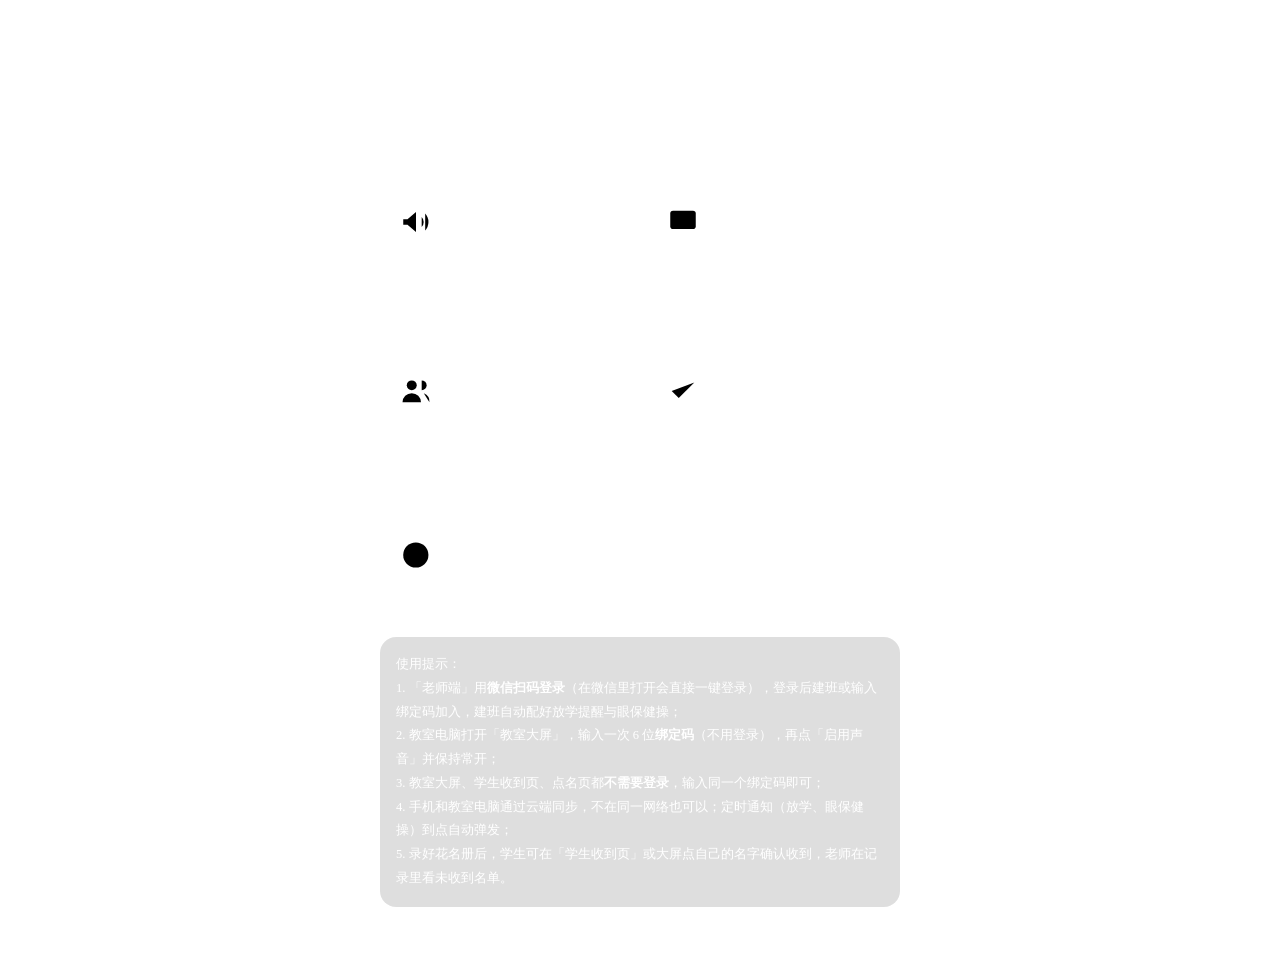
==== home.html @ 93a5ad3f "Add files via upload" ====
<!DOCTYPE html>
<html lang="zh-CN" data-page-node-id="vs1gE5qtusKrbldq9GUFl6">
<head data-page-node-id="IQrCbODDBwnOiihwBLDK3l">
<meta charset="UTF-8" data-page-node-id="nusVFT25H6DH3UBQMJfOjq">
<meta name="viewport" content="width=device-width, initial-scale=1, viewport-fit=cover" data-page-node-id="rP8tpdNGaTKGbortZ79vKI">
<title>班级小喇叭</title>
<link rel="stylesheet" href="css/common.css" data-page-node-id="KRlbX9Bbiz0FpM77j49exw">
<style>
  body { background: var(--green-grad); min-height: 100vh; }
  .home { max-width: 520px; margin: 0 auto; padding: 8vh 22px 40px; color: #fff; }
  .home h1 { font-size: 30px; margin: 0 0 6px; }
  .home .sub { opacity: .85; margin-bottom: 34px; }
  .home-grid { display: grid; grid-template-columns: 1fr 1fr; gap: 14px; }
  .home-card {
    background: rgba(255,255,255,.14); border: 1px solid rgba(255,255,255,.18);
    border-radius: 20px; padding: 22px 18px; color: #fff; text-align: left;
    display: flex; flex-direction: column; gap: 8px; backdrop-filter: blur(4px);
  }
  .home-card:active { background: rgba(255,255,255,.26); }
  .home-card .ic { width: 34px; height: 34px; }
  .home-card .t { font-size: 17px; font-weight: 700; }
  .home-card .d { font-size: 12px; opacity: .8; line-height: 1.5; }
  .home-card.wide { grid-column: 1 / -1; flex-direction: row; align-items: center; }
  .home-tips { margin-top: 30px; background: rgba(0,0,0,.14); border-radius: 16px; padding: 16px; font-size: 12.5px; line-height: 1.9; opacity: .92; }
</style>
</head>
<body data-page-node-id="NjhZBAGZ9ui2foTOZQkh8H">
<div class="home" data-page-node-id="qIQBSipt8fAvObjssylUpP">
  <h1 data-page-node-id="ETwrwgnOXE52tfRudeEZAc">班级小喇叭</h1>
  <div class="sub" data-page-node-id="O0VjfublMnd2XGjlKdGBsB">老师手机发，教室大屏弹大字并朗读 · 对讲 · 点名 · 定时提醒</div>
  <div class="home-grid" data-page-node-id="lEqHq1E6CtHTsHn3L8sfMW">
    <button class="home-card" onclick="location.href='index.html'" data-page-node-id="zpExXNIWJvKor9liEoQrLT">
      <svg class="ic" viewBox="0 0 24 24" data-page-node-id="6XLOXYtbHURIIc5eRzfBXS"><path d="M3 10v4h3l6 5V5l-6 5H3z" data-page-node-id="jZeiamvJvnKTFeoSsDROnH"/><path d="M16 8.5a5 5 0 0 1 0 7" data-page-node-id="UHxGKbx0HOTBbAHh0ep4P3"/><path d="M18.5 6a9 9 0 0 1 0 12" data-page-node-id="wY0Pu9KKsWZzb1Cv3YCGXR"/></svg>
      <span class="t" data-page-node-id="Pq1JiEPfPcnPjhvMYB2dsh">老师端</span>
      <span class="d" data-page-node-id="XKdJes4847QNgZwWVgASkL">微信扫码登录，发通知、传图片语音、对讲、定时</span>
    </button>
    <button class="home-card" onclick="window.open('screen.html','_blank')" data-page-node-id="Vw3DD8bMVXJ1SEAnMiKqFi">
      <svg class="ic" viewBox="0 0 24 24" data-page-node-id="K7KAnFn2NEA5gteMYyqMcR"><rect x="3" y="4" width="18" height="13" rx="2" data-page-node-id="clbBOhAqmXhRvm9GgwthL7"/><path d="M9 21h6" data-page-node-id="avz7GYosN2P4rAMFfU9vie"/><path d="M12 17v4" data-page-node-id="twg8l6IpFizRouCsA1Phgj"/></svg>
      <span class="t" data-page-node-id="FUGcdPGPOOqRlPCx7XtbEp">教室大屏</span>
      <span class="d" data-page-node-id="lAcByJjZzt5mqHerG2aR7v">输入绑定码即可用，弹大字朗读、即时播对讲</span>
    </button>
    <button class="home-card" onclick="window.open('rollcall.html','_blank')" data-page-node-id="cscr2FG7g750EfaHTdhPhD">
      <svg class="ic" viewBox="0 0 24 24" data-page-node-id="sLlXr4YIurNNaEx4KlxHmH"><circle cx="9" cy="8" r="3.5" data-page-node-id="aGxdXABpXs4eKRLTIz9FA8"/><path d="M2.5 20a6.5 6.5 0 0 1 13 0" data-page-node-id="sY5f89ExFqxF5wleotsMi3"/><path d="M16 4.5a3.5 3.5 0 0 1 0 7" data-page-node-id="CSZPw573Z222zGug2ebPfV"/><path d="M17.5 13.5a6.5 6.5 0 0 1 4 6.5" data-page-node-id="ZgAhkb1FbgNX2Z39BZOJeq"/></svg>
      <span class="t" data-page-node-id="I1qIC9L45HgQmKpiGPCvc4">点名 · 倒计时</span>
      <span class="d" data-page-node-id="Ab8vC0iONfCIp5TBYAGABF">随机/顺序点名、每人限时、课堂倒计时</span>
    </button>
    <button class="home-card" onclick="window.open('student.html','_blank')" data-page-node-id="6ubXU8t8UEqQFdYp1RHUNB">
      <svg class="ic" viewBox="0 0 24 24" data-page-node-id="dwPrZ1gmzPMqjtGtV95FLQ"><path d="M4 12l5 5L20 6" data-page-node-id="TyJzEB4KTL2aTCQ2nB266i"/></svg>
      <span class="t" data-page-node-id="L4nJvrEACLvsFZUDekxMYe">学生收到页</span>
      <span class="d" data-page-node-id="gKVrrUpKXl1FOUgVk3Ak66">查看通知、回放语音、点击确认收到</span>
    </button>
    <button class="home-card wide" onclick="location.href='index.html'" data-page-node-id="5WaKelJ1lX0Hb60WsBZyiO">
      <svg class="ic" viewBox="0 0 24 24" data-page-node-id="OijVzRvTePCmqquSQJQUe6"><circle cx="12" cy="12" r="9" data-page-node-id="EpTi9CUuoqGOnG0urK9dIZ"/><path d="M12 7v5l3 3" data-page-node-id="4pygVRcGacJCzlLjbTtmFC"/></svg>
      <div data-page-node-id="lyRqN85V80MQJ29aoUVbn1">
        <div class="t" data-page-node-id="LKX8wSGmYpxGQRPMqHcDEJ">多老师同绑一个班</div>
        <div class="d" data-page-node-id="OO5wyalOCtqNTVZM39xIV0">班主任创建班级得到 6 位绑定码，其他科任老师输入绑定码即可同时绑定，一起广播</div>
      </div>
    </button>
  </div>
  <div class="home-tips" data-page-node-id="6rxYOc9pENBOnUa83eFPmU">
    使用提示：<br data-page-node-id="uCDS9aE4YndX8IcJGns5uv">
    1. 「老师端」用<b>微信扫码登录</b>（在微信里打开会直接一键登录），登录后建班或输入绑定码加入，建班自动配好放学提醒与眼保健操；<br data-page-node-id="RCwqVaBnz9qsjRSXRsQxZx">
    2. 教室电脑打开「教室大屏」，输入一次 6 位<b>绑定码</b>（不用登录），再点「启用声音」并保持常开；<br data-page-node-id="NFM6uo3zvu3DDmUg5DWrqI">
    3. 教室大屏、学生收到页、点名页都<b>不需要登录</b>，输入同一个绑定码即可；<br data-page-node-id="ymE5UFbzFcHLIc1QFSeV19">
    4. 手机和教室电脑通过云端同步，不在同一网络也可以；定时通知（放学、眼保健操）到点自动弹发；<br data-page-node-id="caBNv4mLmdPbq1Hyk4DR6L">
    5. 录好花名册后，学生可在「学生收到页」或大屏点自己的名字确认收到，老师在记录里看未收到名单。
  </div>
</div>
</body>
</html>
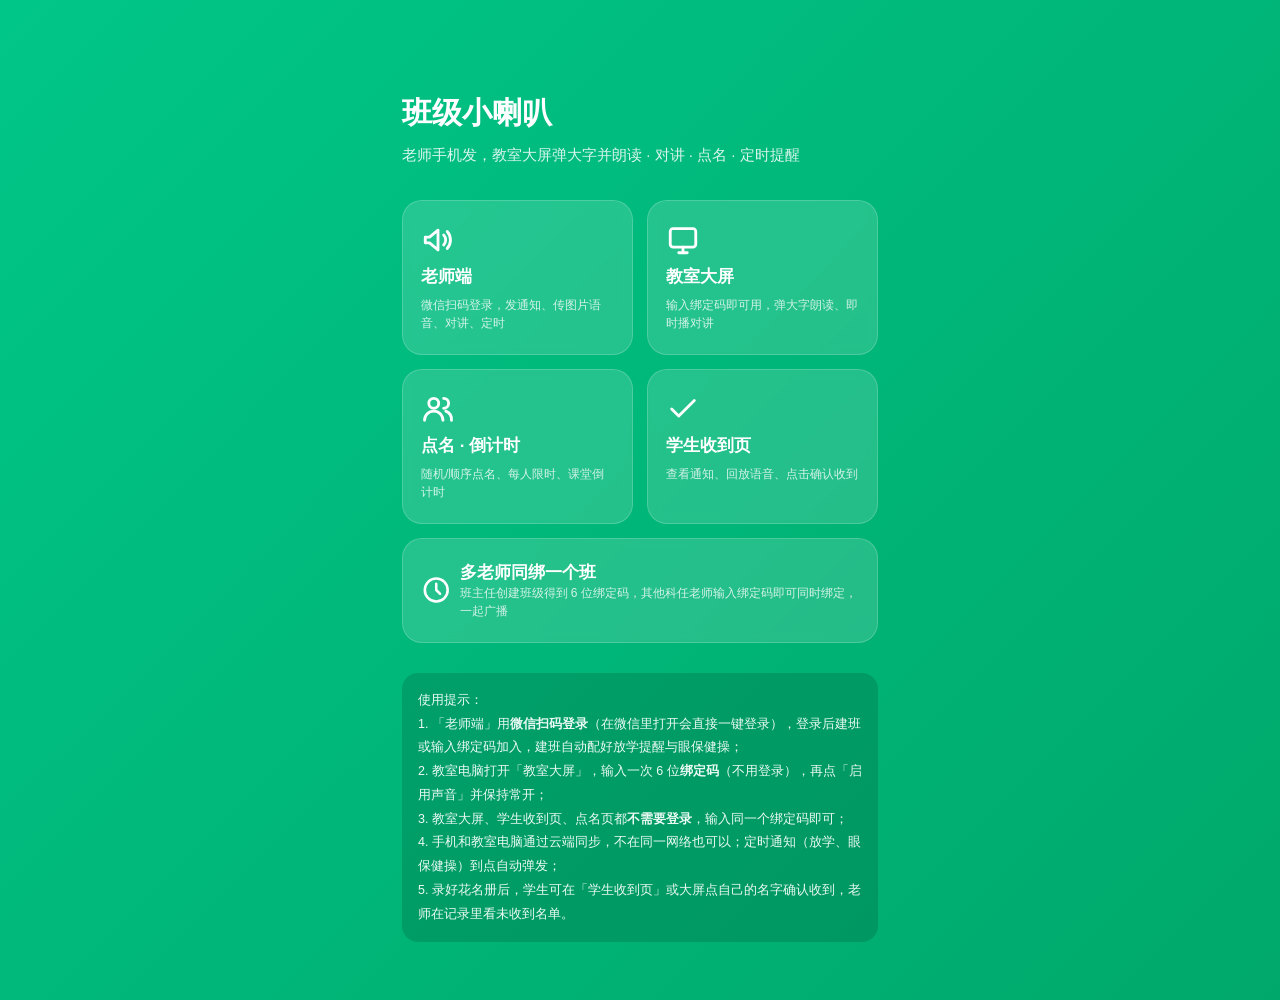
==== commit 63fd7cdf: "Update home.html" ====
--- a/home.html
+++ b/home.html
@@ -4,7 +4,7 @@
 <meta charset="UTF-8" data-page-node-id="nusVFT25H6DH3UBQMJfOjq">
 <meta name="viewport" content="width=device-width, initial-scale=1, viewport-fit=cover" data-page-node-id="rP8tpdNGaTKGbortZ79vKI">
 <title>班级小喇叭</title>
-<link rel="stylesheet" href="css/common.css" data-page-node-id="KRlbX9Bbiz0FpM77j49exw">
+<link rel="stylesheet" href="common.css" data-page-node-id="KRlbX9Bbiz0FpM77j49exw">
 <style>
   body { background: var(--green-grad); min-height: 100vh; }
   .home { max-width: 520px; margin: 0 auto; padding: 8vh 22px 40px; color: #fff; }
--- a/common.css
+++ b/common.css
@@ -0,0 +1,509 @@
+/* ============ 班级小喇叭 公共样式 ============ */
+:root {
+  --green: #00B578;
+  --green-dark: #009A66;
+  --green-deep: #007A50;
+  --green-light: #E6F7F0;
+  --green-grad: linear-gradient(135deg, #00C687 0%, #00A86B 100%);
+  --red: #FA5151;
+  --red-light: #FEECEC;
+  --orange: #FF976A;
+  --blue: #3D7FFF;
+  --bg: #F2F5F4;
+  --card: #FFFFFF;
+  --text: #1F2329;
+  --text-2: #4E5561;
+  --muted: #909AA3;
+  --line: #EBEFF1;
+  --radius: 16px;
+  --shadow: 0 2px 12px rgba(31, 35, 41, .06);
+  --shadow-lg: 0 8px 30px rgba(31, 35, 41, .14);
+}
+* { box-sizing: border-box; -webkit-tap-highlight-color: transparent; }
+[hidden] { display: none !important; }
+html, body { margin: 0; padding: 0; }
+body {
+  font-family: -apple-system, "PingFang SC", "Microsoft YaHei", "Segoe UI", sans-serif;
+  background: #E8ECEB;
+  color: var(--text);
+  font-size: 15px;
+  line-height: 1.55;
+}
+button { font-family: inherit; border: none; background: none; cursor: pointer; color: inherit; }
+input, textarea, select { font-family: inherit; font-size: 15px; color: var(--text); }
+img { max-width: 100%; }
+svg.ic { width: 1.2em; height: 1.2em; vertical-align: -0.22em; fill: none; stroke: currentColor; stroke-width: 2; stroke-linecap: round; stroke-linejoin: round; }
+
+/* ---------- 手机容器 ---------- */
+.app {
+  max-width: 480px; margin: 0 auto; min-height: 100vh;
+  background: var(--bg); position: relative;
+  padding-bottom: calc(72px + env(safe-area-inset-bottom));
+}
+@media (min-width: 560px) {
+  body { padding: 18px 0; }
+  .app { min-height: calc(100vh - 36px); border-radius: 28px; box-shadow: var(--shadow-lg); overflow: hidden; }
+}
+
+/* ---------- 顶部导航 ---------- */
+.navbar {
+  position: sticky; top: 0; z-index: 30;
+  background: var(--green-grad); color: #fff;
+  padding: 14px 16px 12px; display: flex; align-items: center; gap: 10px;
+}
+.navbar .logo {
+  width: 34px; height: 34px; border-radius: 11px; background: rgba(255,255,255,.22);
+  display: flex; align-items: center; justify-content: center; font-size: 19px; font-weight: 700;
+}
+.navbar .title { font-size: 17px; font-weight: 700; flex: 1; }
+.navbar .nav-btn {
+  background: rgba(255,255,255,.2); color: #fff; border-radius: 10px;
+  padding: 6px 12px; font-size: 13px; display: flex; align-items: center; gap: 4px;
+}
+.navbar .nav-btn:active { background: rgba(255,255,255,.32); }
+.page-title { font-size: 20px; font-weight: 700; padding: 16px 18px 4px; }
+.page-sub { color: var(--muted); font-size: 12.5px; padding: 0 18px 12px; }
+
+/* ---------- 卡片与布局 ---------- */
+.wrap { padding: 10px 14px 20px; }
+.card {
+  background: var(--card); border-radius: var(--radius); box-shadow: var(--shadow);
+  padding: 16px; margin-bottom: 12px;
+}
+.card .card-label { font-size: 13px; color: var(--text-2); font-weight: 600; margin-bottom: 10px; display: flex; align-items: center; gap: 6px; }
+.card .card-label .more { margin-left: auto; color: var(--green); font-weight: 500; font-size: 12.5px; }
+.row { display: flex; gap: 10px; align-items: center; }
+.grow { flex: 1; min-width: 0; }
+.muted { color: var(--muted); font-size: 12px; }
+.small { font-size: 12.5px; }
+.ellipsis { white-space: nowrap; overflow: hidden; text-overflow: ellipsis; }
+
+/* ---------- 胶囊 / 徽标 ---------- */
+.pill {
+  display: inline-flex; align-items: center; gap: 4px;
+  background: #fff; border: 1.5px solid var(--line); color: var(--text-2);
+  border-radius: 999px; padding: 5px 14px; font-size: 13.5px; font-weight: 500;
+}
+.pill.active { background: var(--green); border-color: var(--green); color: #fff; }
+.pills { display: flex; flex-wrap: wrap; gap: 8px; }
+.chip {
+  background: var(--green-light); color: var(--green-dark); border-radius: 8px;
+  padding: 3px 10px; font-size: 12px; font-weight: 600;
+}
+.tag-chip {
+  display: inline-flex; align-items: center; gap: 3px;
+  background: var(--green-light); color: var(--green-dark);
+  border-radius: 6px; padding: 2px 8px; font-size: 11.5px; font-weight: 600;
+}
+.tag-chip.red { background: var(--red-light); color: var(--red); }
+.tag-chip.blue { background: #EAF1FF; color: var(--blue); }
+.dot { width: 7px; height: 7px; border-radius: 50%; background: var(--green); display: inline-block; }
+.dot.red { background: var(--red); }
+
+/* ---------- 按钮 ---------- */
+.btn {
+  display: inline-flex; align-items: center; justify-content: center; gap: 6px;
+  background: var(--green); color: #fff; border-radius: 12px;
+  padding: 11px 20px; font-size: 15px; font-weight: 600;
+  transition: filter .15s, transform .05s;
+}
+.btn:active { filter: brightness(.92); transform: scale(.98); }
+.btn.block { display: flex; width: 100%; }
+.btn.lg { padding: 14px 24px; font-size: 16px; border-radius: 14px; }
+.btn.ghost { background: #fff; color: var(--green); border: 1.5px solid var(--green); }
+.btn.gray { background: #F0F3F2; color: var(--text-2); }
+.btn.danger { background: var(--red); }
+.btn.ghost-danger { background: #fff; color: var(--red); border: 1.5px solid #F3C1C1; }
+.btn:disabled { opacity: .45; cursor: not-allowed; }
+.btn.sm { padding: 7px 14px; font-size: 13px; border-radius: 9px; }
+
+/* ---------- 表单 ---------- */
+textarea, input[type=text], input[type=number], input[type=time], select {
+  width: 100%; border: 1.5px solid var(--line); border-radius: 12px;
+  padding: 11px 13px; background: #FAFCFB; outline: none; resize: none;
+}
+textarea:focus, input:focus, select:focus { border-color: var(--green); background: #fff; }
+.field { margin-bottom: 14px; }
+.field label { display: block; font-size: 13px; color: var(--text-2); font-weight: 600; margin-bottom: 7px; }
+
+/* 分段选择器 */
+.seg { display: flex; background: #EEF2F1; border-radius: 12px; padding: 3px; gap: 3px; }
+.seg button {
+  flex: 1; padding: 8px 4px; border-radius: 9px; font-size: 13px; color: var(--text-2);
+  font-weight: 500; white-space: nowrap;
+}
+.seg button.active { background: #fff; color: var(--green-dark); font-weight: 700; box-shadow: var(--shadow); }
+.seg.green button.active { background: var(--green); color: #fff; }
+
+/* 开关 */
+.switch { position: relative; width: 46px; height: 26px; display: inline-block; flex: none; }
+.switch input { opacity: 0; width: 0; height: 0; }
+.switch .track {
+  position: absolute; inset: 0; border-radius: 999px; background: #D8DEDD; transition: background .2s;
+}
+.switch .track::after {
+  content: ""; position: absolute; top: 3px; left: 3px; width: 20px; height: 20px;
+  border-radius: 50%; background: #fff; transition: left .2s; box-shadow: 0 1px 4px rgba(0,0,0,.2);
+}
+.switch input:checked + .track { background: var(--green); }
+.switch input:checked + .track::after { left: 23px; }
+
+/* ---------- 底部 Tab 栏 ---------- */
+.tabbar {
+  position: fixed; bottom: 0; left: 50%; transform: translateX(-50%);
+  width: 100%; max-width: 480px; z-index: 40;
+  background: #fff; border-top: 1px solid var(--line);
+  display: flex; padding: 6px 4px calc(6px + env(safe-area-inset-bottom));
+}
+@media (min-width: 560px) { .tabbar { border-radius: 0 0 28px 28px; } }
+.tabbar button {
+  flex: 1; display: flex; flex-direction: column; align-items: center; gap: 3px;
+  color: var(--muted); font-size: 11px; padding: 4px 0;
+}
+.tabbar button .ic { width: 24px; height: 24px; }
+.tabbar button.active { color: var(--green); font-weight: 600; }
+.tab { display: none; }
+.tab.active { display: block; animation: fadeIn .18s ease; }
+@keyframes fadeIn { from { opacity: 0; transform: translateY(6px); } to { opacity: 1; transform: none; } }
+
+/* ---------- 列表条目 ---------- */
+.list-item {
+  display: flex; align-items: center; gap: 12px; padding: 13px 4px;
+  border-bottom: 1px solid var(--line);
+}
+.list-item:last-child { border-bottom: none; }
+.avatar {
+  width: 40px; height: 40px; border-radius: 50%; background: var(--green-light); color: var(--green-dark);
+  display: flex; align-items: center; justify-content: center; font-weight: 700; font-size: 17px; flex: none;
+}
+.avatar.g { background: var(--green-grad); color: #fff; }
+.avatar.o { background: #FFF0E8; color: var(--orange); }
+
+/* ---------- 弹层 ---------- */
+.overlay {
+  position: fixed; inset: 0; background: rgba(20, 26, 24, .45); z-index: 90;
+  display: none; align-items: flex-end; justify-content: center;
+}
+.overlay.show { display: flex; }
+.overlay.center { align-items: center; padding: 24px; }
+.sheet {
+  background: #fff; width: 100%; max-width: 480px; border-radius: 22px 22px 0 0;
+  padding: 18px 18px calc(18px + env(safe-area-inset-bottom));
+  max-height: 86vh; overflow-y: auto; animation: sheetUp .22s ease;
+}
+.overlay.center .sheet { border-radius: 22px; animation: popIn .18s ease; }
+@keyframes sheetUp { from { transform: translateY(40px); opacity: 0; } to { transform: none; opacity: 1; } }
+@keyframes popIn { from { transform: scale(.94); opacity: 0; } to { transform: none; opacity: 1; } }
+.sheet-head { display: flex; align-items: center; margin-bottom: 14px; }
+.sheet-head .t { font-size: 17px; font-weight: 700; flex: 1; }
+.sheet-head .close { color: var(--muted); font-size: 20px; padding: 4px 8px; }
+
+/* ---------- Toast ---------- */
+#toast-wrap { position: fixed; top: 14%; left: 50%; transform: translateX(-50%); z-index: 999; display: flex; flex-direction: column; gap: 8px; align-items: center; pointer-events: none; width: max-content; max-width: 86vw; }
+.toast {
+  background: rgba(28, 32, 30, .88); color: #fff; border-radius: 12px; padding: 10px 18px;
+  font-size: 14px; box-shadow: var(--shadow-lg); animation: toastIn .2s ease;
+}
+.toast.ok::before { content: ""; display: inline-block; width: 8px; height: 8px; border-radius: 50%; background: #35D07F; margin-right: 8px; vertical-align: 1px; }
+@keyframes toastIn { from { opacity: 0; transform: translateY(-8px); } to { opacity: 1; transform: none; } }
+
+/* ---------- 录音 / 对讲 ---------- */
+.walkie-circle {
+  width: 168px; height: 168px; border-radius: 50%; margin: 26px auto;
+  background: radial-gradient(circle at 50% 36%, #FF7B7B, #F04444 68%);
+  box-shadow: 0 14px 34px rgba(240, 68, 68, .38), inset 0 -6px 14px rgba(0,0,0,.12);
+  display: flex; flex-direction: column; align-items: center; justify-content: center; color: #fff;
+  user-select: none; -webkit-user-select: none; touch-action: none;
+}
+.walkie-circle .ic { width: 46px; height: 46px; }
+.walkie-circle .lbl { margin-top: 8px; font-size: 15px; font-weight: 600; letter-spacing: 2px; }
+.walkie-circle.rec {
+  animation: pulse 1.1s ease-out infinite;
+  background: radial-gradient(circle at 50% 36%, #FF9090, #E03030 68%);
+}
+@keyframes pulse { 0% { box-shadow: 0 14px 34px rgba(240,68,68,.38), 0 0 0 0 rgba(250,81,81,.5); } 100% { box-shadow: 0 14px 34px rgba(240,68,68,.38), 0 0 0 34px rgba(250,81,81,0); } }
+.rec-timer { text-align: center; font-size: 26px; font-weight: 700; color: var(--red); font-variant-numeric: tabular-nums; }
+.rec-timer .live-dot { display: inline-block; width: 10px; height: 10px; border-radius: 50%; background: var(--red); margin-right: 8px; animation: blink 1s infinite; }
+@keyframes blink { 50% { opacity: .15; } }
+
+/* ---------- 消息卡片 ---------- */
+.msg-card { background: #fff; border-radius: var(--radius); box-shadow: var(--shadow); padding: 14px 15px; margin-bottom: 10px; }
+.msg-card .msg-head { display: flex; align-items: center; gap: 8px; margin-bottom: 8px; }
+.msg-card .msg-text { font-size: 15.5px; color: var(--text); word-break: break-word; }
+.msg-card .msg-img { border-radius: 12px; margin-top: 8px; max-height: 300px; object-fit: cover; width: 100%; cursor: pointer; }
+.msg-card .msg-foot { display: flex; align-items: center; margin-top: 10px; color: var(--muted); font-size: 12px; }
+.msg-card .msg-foot .who { flex: 1; }
+.play-btn {
+  display: inline-flex; align-items: center; gap: 8px; background: var(--green-light);
+  color: var(--green-dark); border-radius: 999px; padding: 7px 16px 7px 12px; font-size: 13px; font-weight: 600;
+}
+.play-btn.playing { background: var(--green); color: #fff; }
+.receipt-btn {
+  background: var(--green-light); color: var(--green-dark); border-radius: 8px;
+  padding: 3px 10px; font-size: 12px; font-weight: 600;
+}
+.receipt-btn.done { background: #EDF1EF; color: var(--muted); }
+
+/* ---------- 大屏端 ---------- */
+body.screen-body { background: #101614; color: #fff; }
+.screen-wrap { width: 100vw; height: 100vh; overflow: hidden; position: relative; background: radial-gradient(1200px 800px at 50% 30%, #1E2A26 0%, #101614 70%); }
+.screen-top {
+  position: absolute; top: 0; left: 0; right: 0; z-index: 20;
+  display: flex; align-items: center; gap: 14px; padding: 16px 24px;
+  background: linear-gradient(180deg, rgba(0,0,0,.5), transparent);
+}
+.screen-top .cls { font-size: 20px; font-weight: 700; }
+.screen-top .clock { font-size: 26px; font-weight: 700; font-variant-numeric: tabular-nums; }
+.screen-top .spacer { flex: 1; }
+.screen-btn { background: rgba(255,255,255,.14); color: #fff; border-radius: 10px; padding: 7px 13px; font-size: 13.5px; display: flex; gap: 5px; align-items: center; }
+.screen-btn:active { background: rgba(255,255,255,.28); }
+.big-clock { text-align: center; padding-top: 22vh; }
+.big-clock .t { font-size: 17vw; font-weight: 200; font-variant-numeric: tabular-nums; letter-spacing: .02em; }
+.big-clock .d { font-size: 3.2vw; color: rgba(255,255,255,.55); margin-top: 1vw; }
+.big-clock .cls { font-size: 4vw; margin-top: 3vw; color: #4BE39B; font-weight: 600; }
+
+/* 大屏通知层 */
+.notice-layer {
+  position: absolute; inset: 0; z-index: 40; display: none;
+  background: #F7FBF9; color: var(--text);
+  align-items: center; justify-content: center;
+}
+.notice-layer.show { display: flex; animation: fadeIn .25s ease; }
+.notice-card { width: 100%; height: 100%; display: flex; flex-direction: column; background: #F7FBF9; }
+/* 弹窗模式：不铺满，居中浮起 */
+.notice-layer.popup { background: rgba(6, 11, 9, .62); backdrop-filter: blur(4px); }
+.notice-layer.popup .notice-card {
+  width: auto; max-width: min(80vw, 1000px); height: auto; max-height: 84vh;
+  border-radius: 30px; padding-bottom: 10px; overflow: hidden;
+  box-shadow: 0 30px 90px rgba(0, 0, 0, .45); animation: popIn .28s ease;
+}
+.notice-layer.popup .notice-head { padding: 22px 32px 0; }
+.notice-layer.popup .notice-body { padding: 0 32px; min-height: 220px; }
+.notice-layer.popup .notice-foot { padding: 0 32px 26px; }
+.notice-head {
+  display: flex; align-items: center; gap: 12px; padding: 26px 40px 0;
+}
+.notice-head .tag-chip { font-size: 16px; padding: 5px 14px; }
+.notice-head .who { margin-left: auto; color: var(--muted); font-size: 18px; }
+.notice-body {
+  flex: 1; display: flex; flex-direction: column; align-items: center; justify-content: center;
+  padding: 0 6vw 0; text-align: center;
+}
+.notice-text { font-weight: 800; color: var(--green-deep); line-height: 1.5; word-break: break-word; }
+.notice-img { max-width: 84vw; max-height: 52vh; border-radius: 18px; box-shadow: 0 10px 40px rgba(0,0,0,.18); object-fit: contain; }
+.notice-layer.popup .notice-img { max-width: 70vw; max-height: 34vh; }
+.notice-voice {
+  width: 200px; height: 200px; border-radius: 50%; background: var(--green-grad);
+  display: flex; flex-direction: column; align-items: center; justify-content: center; color: #fff;
+  box-shadow: 0 16px 40px rgba(0,181,120,.4);
+}
+.notice-voice .ic { width: 64px; height: 64px; }
+.notice-voice .lbl { margin-top: 10px; font-size: 18px; font-weight: 600; }
+.notice-foot { display: flex; justify-content: center; gap: 18px; padding: 0 40px 46px; }
+.notice-foot .btn { font-size: 18px; padding: 15px 44px; border-radius: 16px; }
+
+/* 大屏倒计时 / 点名层 */
+.panel-layer {
+  position: absolute; inset: 0; z-index: 30; display: none;
+  flex-direction: column; align-items: center; justify-content: center; text-align: center;
+  background: radial-gradient(1000px 700px at 50% 35%, #21332C 0%, #101614 75%);
+}
+.panel-layer.show { display: flex; animation: fadeIn .25s ease; }
+.panel-label { font-size: 3vw; color: #4BE39B; font-weight: 600; letter-spacing: .3em; margin-bottom: 2.5vh; }
+.timer-digits { font-size: 22vw; font-weight: 200; font-variant-numeric: tabular-nums; line-height: 1; }
+.timer-digits.danger { color: #FF6B6B; animation: blink 1s infinite; }
+.roll-name { font-size: 15vw; font-weight: 800; line-height: 1.25; }
+.roll-count { font-size: 3vw; color: rgba(255,255,255,.6); margin-top: 3vh; }
+.roll-hint { position: absolute; bottom: 6vh; font-size: 2vw; color: rgba(255,255,255,.4); }
+
+/* 学生花名册网格（大屏收到） */
+.roster-grid { display: grid; grid-template-columns: repeat(auto-fill, minmax(96px, 1fr)); gap: 10px; }
+.roster-grid button {
+  background: #F2F5F4; border-radius: 12px; padding: 13px 6px; font-size: 15px; font-weight: 600; color: var(--text-2);
+}
+.roster-grid button.done { background: var(--green-light); color: var(--green-dark); }
+.roster-grid button.done::after { content: " ·已收到"; font-size: 11px; }
+
+/* 声音解锁遮罩 */
+.unlock-layer {
+  position: absolute; inset: 0; z-index: 100; display: flex; flex-direction: column;
+  align-items: center; justify-content: center; gap: 22px;
+  background: radial-gradient(1000px 700px at 50% 30%, #1E2A26 0%, #0C110F 75%); text-align: center; padding: 24px;
+}
+.unlock-layer h1 { font-size: 42px; margin: 0; }
+.unlock-layer p { color: rgba(255,255,255,.65); max-width: 560px; font-size: 16px; }
+.unlock-layer .btn { font-size: 19px; padding: 16px 52px; }
+
+/* ---------- 通用辅助 ---------- */
+.empty { text-align: center; color: var(--muted); padding: 34px 10px; font-size: 13.5px; }
+.empty .ic { width: 44px; height: 44px; opacity: .35; display: block; margin: 0 auto 10px; }
+.divider { height: 1px; background: var(--line); margin: 12px 0; }
+.center { text-align: center; }
+.mt8 { margin-top: 8px; } .mt12 { margin-top: 12px; } .mt16 { margin-top: 16px; } .mt20 { margin-top: 20px; }
+.mb8 { margin-bottom: 8px; } .mb12 { margin-bottom: 12px; }
+.code-big {
+  font-size: 34px; font-weight: 800; letter-spacing: .35em; color: var(--green-dark);
+  background: var(--green-light); border-radius: 14px; text-align: center; padding: 16px 0 16px .35em;
+  font-variant-numeric: tabular-nums;
+}
+.iframe-note { color: var(--muted); font-size: 12px; line-height: 1.7; }
+.countdown-chip {
+  display: inline-flex; align-items: center; gap: 6px; background: #263630; color: #4BE39B;
+  padding: 8px 18px; border-radius: 999px; font-size: 22px; font-weight: 700; font-variant-numeric: tabular-nums;
+}
+
+/* ============================================================
+   发通知页（对齐参考图）：模式切换 / 展示设置 / 轮盘选时 / 预览 / 底部 CTA
+   ============================================================ */
+.h1 { font-size: 26px; font-weight: 800; letter-spacing: -.5px; margin: 6px 2px 14px; color: #12181A; }
+.tab { padding-bottom: 86px; }
+
+/* 顶部导航（参考图为白底） */
+.navbar.light { background: #fff; color: var(--text); border-bottom: 1px solid var(--line); }
+.navbar.light .logo { background: var(--green-grad); color: #fff; }
+.navbar.light .nav-btn { background: #F2F5F4; color: var(--text-2); }
+.navbar.light .avatar { width: 32px; height: 32px; font-size: 14px; }
+
+/* 卡片标题右侧操作 */
+.card-label .act { margin-left: auto; color: var(--green-dark); font-size: 12.5px; font-weight: 600; }
+
+/* 多选胶囊（参考图：选中为浅绿底+绿字） */
+.pill.soft { border: 1.5px solid #E6EAE9; background: #fff; color: #5A6360; padding: 6px 14px; font-size: 13.5px; }
+.pill.soft.active { background: #E9F9F2; border-color: #9FE3C6; color: var(--green-dark); font-weight: 700; }
+
+/* 模式切换（打字 / 说话 / 对讲） */
+.mode-seg { background: #F1F4F3; border-radius: 14px; padding: 4px; }
+.mode-seg button { font-size: 14px; padding: 9px 4px; border-radius: 11px; display: flex; align-items: center; justify-content: center; gap: 6px; }
+.mode-seg button .ic { width: 16px; height: 16px; }
+.pane { display: none; }
+.pane.active { display: block; animation: fadeIn .16s ease; }
+
+/* 字数与模板 */
+.chip-btn {
+  background: #F4F7F6; color: var(--text-2); border-radius: 8px;
+  padding: 4px 10px; font-size: 12px; font-weight: 500;
+}
+.chip-btn:active { background: #E9EFED; }
+
+/* 说话面板 */
+.voice-stage {
+  display: flex; flex-direction: column; align-items: center; gap: 10px;
+  background: #F7FAF9; border-radius: 16px; padding: 22px 12px 18px; margin-top: 12px;
+}
+.voice-mic {
+  width: 92px; height: 92px; border-radius: 50%; border: none;
+  background: radial-gradient(circle at 50% 34%, #FF8383, #F04444 70%);
+  color: #fff; display: flex; align-items: center; justify-content: center;
+  box-shadow: 0 10px 24px rgba(240,68,68,.32);
+  transition: transform .12s;
+}
+.voice-mic .ic { width: 36px; height: 36px; }
+.voice-mic:active { transform: scale(.96); }
+.voice-mic.rec { animation: pulse 1.1s ease-out infinite; }
+.voice-stage .tip { color: var(--muted); font-size: 12px; text-align: center; line-height: 1.6; }
+.voice-done { display: flex; align-items: center; gap: 10px; width: 100%; background: #fff; border-radius: 12px; padding: 10px 12px; border: 1.5px solid var(--line); }
+.voice-done .dur { font-weight: 700; color: var(--text); font-variant-numeric: tabular-nums; }
+
+/* 对讲面板 */
+.walkie-stage { display: flex; flex-direction: column; align-items: center; margin-top: 8px; }
+.walkie-stage .hint { color: var(--muted); font-size: 12px; text-align: center; line-height: 1.7; margin: 0 0 6px; }
+.walkie-live {
+  display: inline-flex; align-items: center; gap: 6px; margin-top: 8px;
+  color: var(--green-dark); font-size: 12.5px; font-weight: 600;
+}
+.walkie-live .dot { width: 8px; height: 8px; }
+
+/* 展示设置行 */
+.set-row { display: flex; align-items: center; gap: 10px; padding: 9px 0; }
+.set-row + .set-row { border-top: 1px dashed #F0F3F2; }
+.set-row .set-k { font-size: 13.5px; color: var(--text-2); flex: none; min-width: 62px; }
+.set-row .grow { display: flex; justify-content: flex-end; }
+.pick-group { display: flex; gap: 8px; margin-left: auto; flex-wrap: wrap; justify-content: flex-end; }
+.pick {
+  border: 1.5px solid #E6EAE9; background: #fff; color: #5A6360;
+  border-radius: 999px; padding: 6px 14px; font-size: 13px; font-weight: 500;
+  transition: all .12s;
+}
+.pick.active { background: #E9F9F2; border-color: #00B578; color: var(--green-dark); font-weight: 700; }
+.pick.active.blue { background: #EAF2FF; border-color: #7FA8FF; color: #2C6BEE; }
+
+/* 轮盘选时 */
+.wheel-wrap { position: relative; display: flex; align-items: center; justify-content: center; gap: 8px; background: #F7FAF9; border-radius: 16px; padding: 6px 0; }
+.wheel-wrap::before {
+  content: ""; position: absolute; left: 10%; right: 10%; top: 50%; height: 46px; transform: translateY(-50%);
+  background: #E9F9F2; border-radius: 12px; pointer-events: none;
+}
+.wheel {
+  height: 178px; width: 92px; overflow-y: scroll; scroll-snap-type: y mandatory;
+  position: relative; z-index: 1;
+  scrollbar-width: none; -ms-overflow-style: none;
+}
+.wheel-pad { height: 66px; }
+.wheel::-webkit-scrollbar { display: none; }
+.wheel-item {
+  height: 46px; display: flex; align-items: center; justify-content: center;
+  scroll-snap-align: center; font-size: 19px; color: #A9B2AE;
+  font-variant-numeric: tabular-nums; transition: color .12s, font-size .12s;
+}
+.wheel-item.sel { color: var(--green-deep); font-weight: 800; font-size: 23px; }
+.wheel-colon { font-size: 22px; font-weight: 800; color: var(--green-deep); z-index: 1; }
+.wheel-note { text-align: center; color: var(--muted); font-size: 11.5px; margin-top: 8px; line-height: 1.6; }
+
+/* 教室屏幕预览（参考图：白底黑框） */
+.preview-frame {
+  border: 3px solid #1F2529; border-radius: 16px; background: #fff;
+  padding: 18px 16px; text-align: center; position: relative;
+}
+.preview-frame .pv-tag {
+  display: inline-flex; align-items: center; gap: 4px;
+  background: #E9F9F2; color: var(--green-dark); border-radius: 999px;
+  padding: 3px 12px; font-size: 11.5px; font-weight: 700;
+}
+.preview-frame .pv-text {
+  color: #0B5A3C; font-weight: 800; font-size: 17px; line-height: 1.55;
+  margin-top: 10px; word-break: break-word;
+}
+.preview-frame .pv-foot { color: #A9B2AE; font-size: 11.5px; margin-top: 12px; }
+
+/* 底部主操作 */
+.cta-bar {
+  position: fixed; bottom: calc(58px + env(safe-area-inset-bottom)); left: 50%; transform: translateX(-50%);
+  width: 100%; max-width: 480px; z-index: 36; padding: 12px 14px 10px;
+  background: linear-gradient(180deg, rgba(242,245,244,0) 0%, #F2F5F4 42%);
+}
+.cta-bar .btn { box-shadow: 0 8px 22px rgba(0,168,107,.28); }
+
+/* 课堂 / 班级 / 记录 / 我的 通用块 */
+.entry-card {
+  display: flex; align-items: center; gap: 14px; background: #fff; border-radius: var(--radius);
+  padding: 18px 16px; margin-bottom: 12px; box-shadow: var(--shadow); width: 100%; text-align: left;
+}
+.entry-card .ic-box {
+  width: 46px; height: 46px; border-radius: 14px; display: flex; align-items: center; justify-content: center;
+  background: var(--green-light); color: var(--green-dark); flex: none;
+}
+.entry-card .ic-box.o { background: #FFF1E9; color: #E8834A; }
+.entry-card .ic-box.b { background: #EAF2FF; color: #2C6BEE; }
+.entry-card .ic-box .ic { width: 24px; height: 24px; }
+.entry-card .t1 { display: block; font-weight: 700; font-size: 15px; }
+.entry-card .t2 { display: block; color: var(--muted); font-size: 12px; margin-top: 2px; }
+.entry-card .arrow { color: #C9D1CE; font-size: 18px; }
+
+.quick-grid { display: grid; grid-template-columns: repeat(2, 1fr); gap: 10px; }
+.quick-tile {
+  background: #fff; border-radius: 14px; padding: 14px 12px; text-align: left;
+  box-shadow: var(--shadow); font-size: 13.5px; font-weight: 600; color: var(--text);
+}
+.quick-tile .sub { display: block; color: var(--muted); font-size: 11.5px; font-weight: 500; margin-top: 3px; }
+
+/* 定时任务条目 */
+.sched-item { padding: 12px 0; border-bottom: 1px solid var(--line); }
+.sched-item:last-child { border-bottom: none; }
+.sched-item .st1 { display: flex; align-items: center; gap: 8px; }
+.sched-item .st1 .nm { font-weight: 700; font-size: 14px; }
+.sched-item .st2 { color: var(--muted); font-size: 12px; margin-top: 4px; line-height: 1.5; }
+.sched-item .st3 { display: flex; align-items: center; gap: 8px; margin-top: 8px; }
+
+/* 记录筛选 */
+.filter-row { display: flex; gap: 8px; margin-bottom: 12px; overflow-x: auto; padding-bottom: 2px; }
+.filter-row::-webkit-scrollbar { display: none; }
